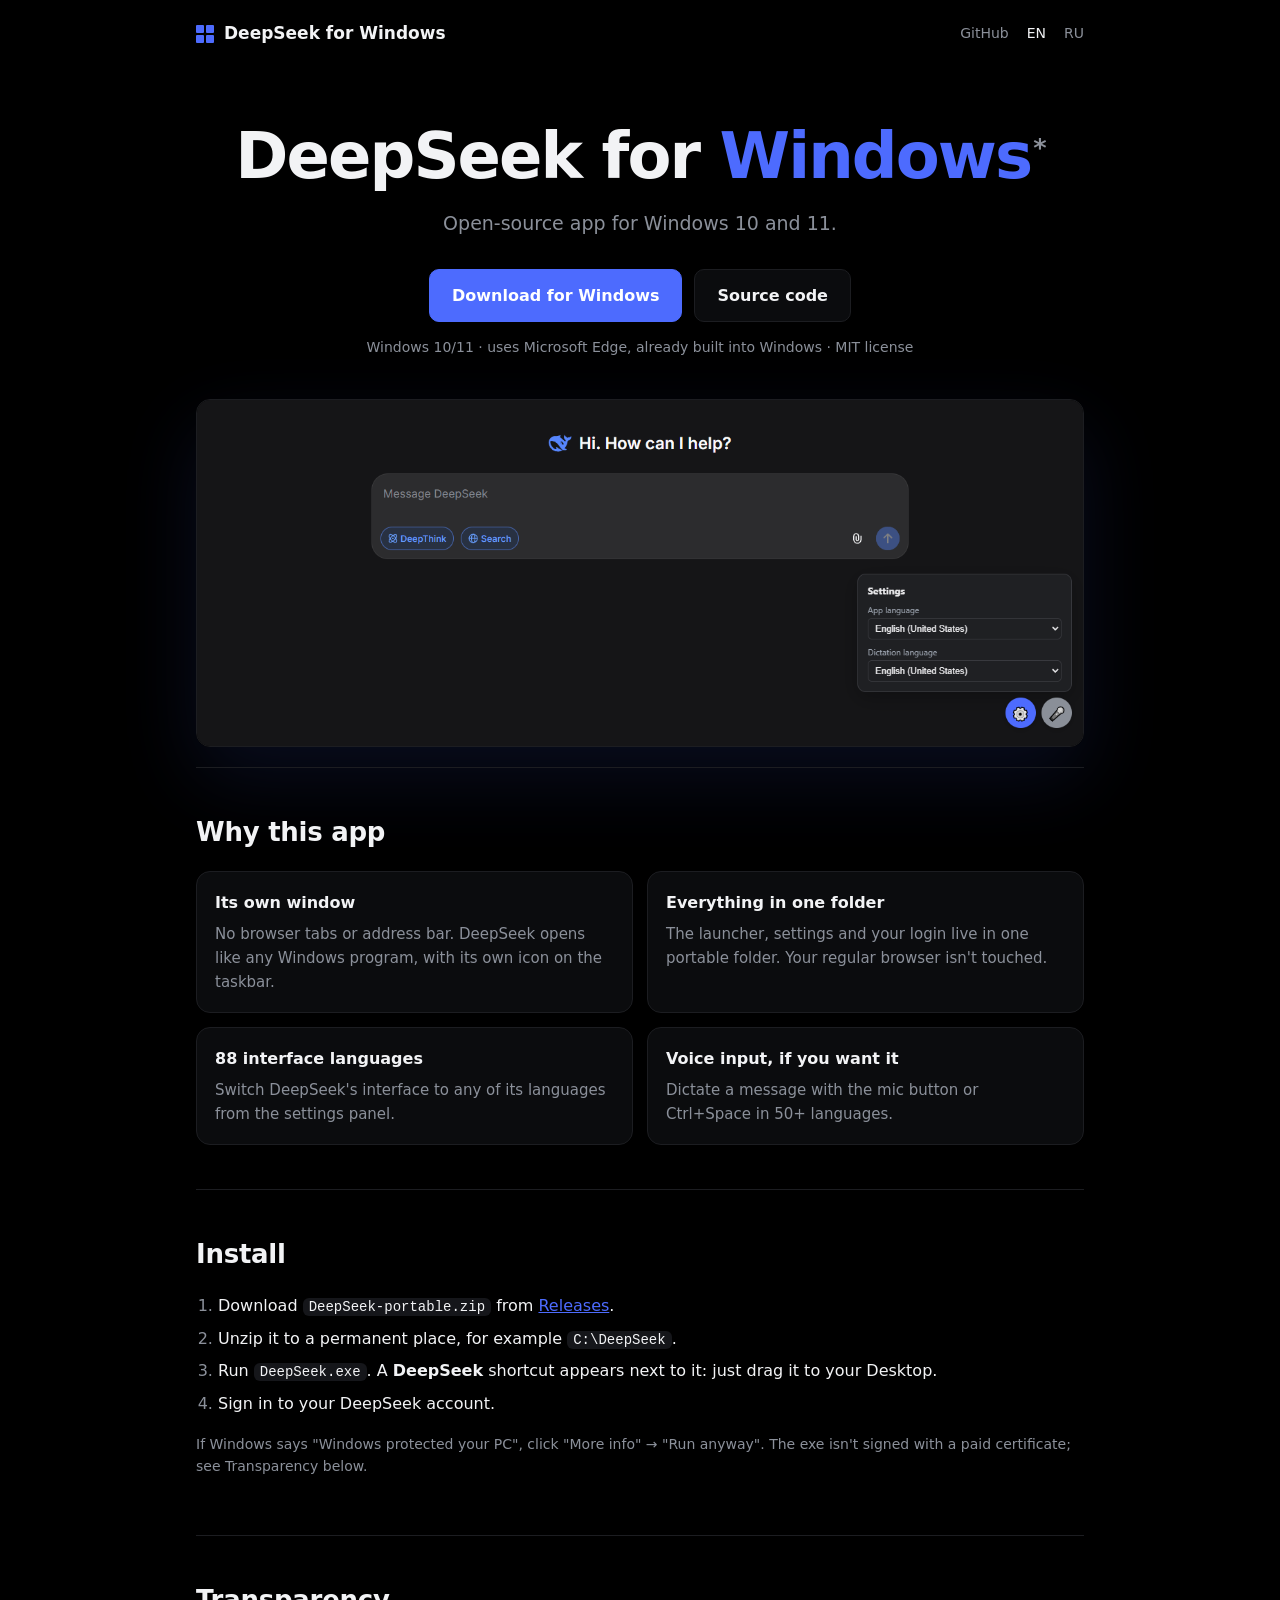
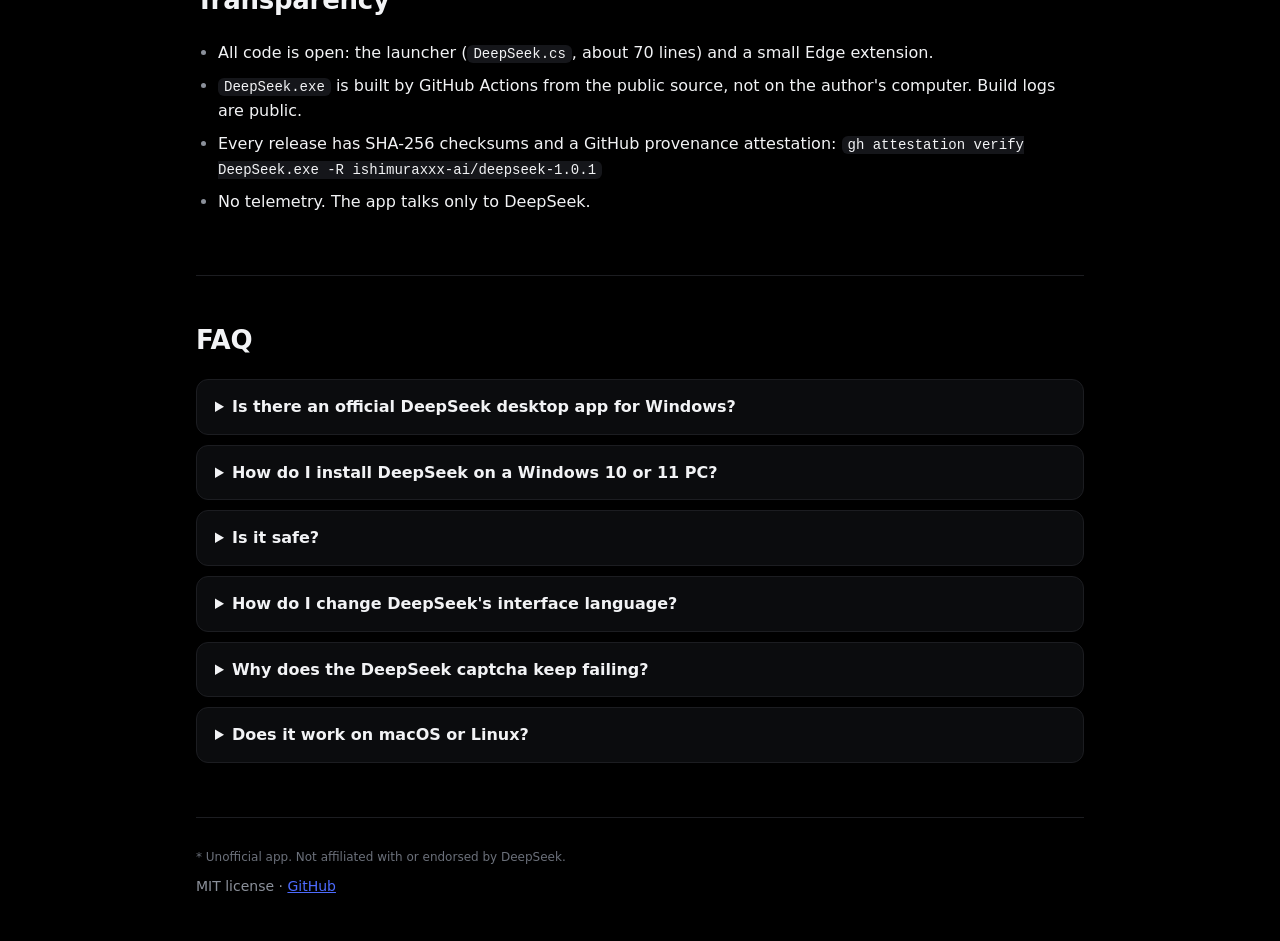
==== docs/index.html @ f9a0f7f0 "DeepSeek for Windows 1.0.1 Unofficial open-source DeepSeek desktop app for Windows 10/11: - DeepSeek" ====
<!doctype html>
<html lang="en">
<head>
  <meta charset="utf-8">
  <meta name="viewport" content="width=device-width, initial-scale=1">
  <title>DeepSeek for Windows: desktop app for Windows 10/11 (free, open source)</title>
  <meta name="description" content="Free, open-source DeepSeek desktop app for Windows 10 and 11. DeepSeek in its own window with a shortcut and taskbar icon, 88 interface languages and optional voice input. Unofficial.">
  <link rel="canonical" href="https://ishimuraxxx-ai.github.io/deepseek-1.0.1/">
  <link rel="alternate" hreflang="en" href="https://ishimuraxxx-ai.github.io/deepseek-1.0.1/">
  <link rel="alternate" hreflang="ru" href="https://ishimuraxxx-ai.github.io/deepseek-1.0.1/ru/">
  <link rel="alternate" hreflang="x-default" href="https://ishimuraxxx-ai.github.io/deepseek-1.0.1/">
  <meta property="og:type" content="website">
  <meta property="og:title" content="DeepSeek for Windows: desktop app for Windows 10/11">
  <meta property="og:description" content="Free, open-source DeepSeek desktop app for Windows 10 and 11.">
  <meta property="og:image" content="https://ishimuraxxx-ai.github.io/deepseek-1.0.1/screenshot-en.png">
  <meta name="theme-color" content="#000000">
  <link rel="icon" href="data:image/svg+xml,%3Csvg xmlns='http://www.w3.org/2000/svg' viewBox='0 0 16 16'%3E%3Crect x='0' y='0' width='7' height='7' fill='%234d6bfe'/%3E%3Crect x='9' y='0' width='7' height='7' fill='%234d6bfe'/%3E%3Crect x='0' y='9' width='7' height='7' fill='%234d6bfe'/%3E%3Crect x='9' y='9' width='7' height='7' fill='%234d6bfe'/%3E%3C/svg%3E">
  <link rel="stylesheet" href="style.css">
  <script type="application/ld+json">
  {
    "@context": "https://schema.org",
    "@type": "SoftwareApplication",
    "name": "DeepSeek for Windows (DeepSeek Voice Desktop)",
    "applicationCategory": "UtilitiesApplication",
    "operatingSystem": "Windows 10, Windows 11",
    "softwareVersion": "1.0.1",
    "description": "Unofficial open-source DeepSeek desktop app for Windows 10 and 11: DeepSeek in its own Microsoft Edge window with a shortcut and taskbar icon, 88 interface languages and optional voice input.",
    "offers": { "@type": "Offer", "price": "0", "priceCurrency": "USD" },
    "license": "https://opensource.org/licenses/MIT",
    "downloadUrl": "https://github.com/ishimuraxxx-ai/deepseek-1.0.1/releases/latest",
    "codeRepository": "https://github.com/ishimuraxxx-ai/deepseek-1.0.1",
    "screenshot": "https://ishimuraxxx-ai.github.io/deepseek-1.0.1/screenshot-en.png"
  }
  </script>
  <script type="application/ld+json">
  {
    "@context": "https://schema.org",
    "@type": "FAQPage",
    "mainEntity": [
      { "@type": "Question", "name": "Is there an official DeepSeek desktop app for Windows?",
        "acceptedAnswer": { "@type": "Answer", "text": "No (as of September 2026). DeepSeek offers the website chat.deepseek.com and mobile apps. The Microsoft Store listing named DeepSeek is only the Android app for the China region and does not run on Windows 10. DeepSeek for Windows (DeepSeek Voice Desktop) is an unofficial open-source alternative that opens the official website in its own window." } },
      { "@type": "Question", "name": "How do I install DeepSeek on a Windows 10 or 11 PC?",
        "acceptedAnswer": { "@type": "Answer", "text": "Download DeepSeek-portable.zip from the GitHub Releases page, unzip it and run DeepSeek.exe. A DeepSeek shortcut appears next to it; drag it to the Desktop." } },
      { "@type": "Question", "name": "Is it safe?",
        "acceptedAnswer": { "@type": "Answer", "text": "All code is open. DeepSeek.exe is built publicly by GitHub Actions with SHA-256 checksums and a GitHub build-provenance attestation. The app collects no data." } },
      { "@type": "Question", "name": "How do I change DeepSeek's interface language?",
        "acceptedAnswer": { "@type": "Answer", "text": "Open the settings (gear button) and pick the app language. All 88 languages of the DeepSeek website are available." } },
      { "@type": "Question", "name": "Why does the DeepSeek captcha keep failing?",
        "acceptedAnswer": { "@type": "Answer", "text": "Usually because of a VPN: DeepSeek's protection rejects data-center IP addresses. Turn the VPN off while signing in or exclude deepseek.com, fengkongcloud.com, fengkongcloud.cn and awswaf.com from the VPN." } }
    ]
  }
  </script>
</head>
<body>
  <div class="wrap">
    <header>
      <a class="brand" href="index.html"><span class="win"><i></i><i></i><i></i><i></i></span>DeepSeek for Windows</a>
      <nav>
        <a href="https://github.com/ishimuraxxx-ai/deepseek-1.0.1">GitHub</a>
        <a href="index.html" aria-current="page">EN</a>
        <a href="ru/index.html" hreflang="ru">RU</a>
      </nav>
    </header>

    <main>
      <section class="hero">
        <h1>DeepSeek for <span>Windows</span><sup>*</sup></h1>
        <p class="lead">Open-source app for Windows 10 and 11.</p>
        <div class="cta">
          <a class="btn primary" href="https://github.com/ishimuraxxx-ai/deepseek-1.0.1/releases/latest">Download for Windows</a>
          <a class="btn" href="https://github.com/ishimuraxxx-ai/deepseek-1.0.1">Source code</a>
        </div>
        <p class="note">Windows 10/11 · uses Microsoft Edge, already built into Windows · MIT license</p>
        <div class="shot"><img src="screenshot-en.png" width="1280" height="500" alt="DeepSeek for Windows: the DeepSeek chat in its own window with the settings panel"></div>
      </section>

      <section>
        <h2>Why this app</h2>
        <div class="grid">
          <div class="card"><h3>Its own window</h3><p>No browser tabs or address bar. DeepSeek opens like any Windows program, with its own icon on the taskbar.</p></div>
          <div class="card"><h3>Everything in one folder</h3><p>The launcher, settings and your login live in one portable folder. Your regular browser isn't touched.</p></div>
          <div class="card"><h3>88 interface languages</h3><p>Switch DeepSeek's interface to any of its languages from the settings panel.</p></div>
          <div class="card"><h3>Voice input, if you want it</h3><p>Dictate a message with the mic button or Ctrl+Space in 50+ languages.</p></div>
        </div>
      </section>

      <section>
        <h2>Install</h2>
        <ol>
          <li>Download <code>DeepSeek-portable.zip</code> from <a href="https://github.com/ishimuraxxx-ai/deepseek-1.0.1/releases/latest">Releases</a>.</li>
          <li>Unzip it to a permanent place, for example <code>C:\DeepSeek</code>.</li>
          <li>Run <code>DeepSeek.exe</code>. A <b>DeepSeek</b> shortcut appears next to it: just drag it to your Desktop.</li>
          <li>Sign in to your DeepSeek account.</li>
        </ol>
        <p class="note">If Windows says "Windows protected your PC", click "More info" → "Run anyway". The exe isn't signed with a paid certificate; see Transparency below.</p>
      </section>

      <section>
        <h2>Transparency</h2>
        <ul>
          <li>All code is open: the launcher (<code>DeepSeek.cs</code>, about 70 lines) and a small Edge extension.</li>
          <li><code>DeepSeek.exe</code> is built by GitHub Actions from the public source, not on the author's computer. Build logs are public.</li>
          <li>Every release has SHA-256 checksums and a GitHub provenance attestation: <code>gh attestation verify DeepSeek.exe -R ishimuraxxx-ai/deepseek-1.0.1</code></li>
          <li>No telemetry. The app talks only to DeepSeek.</li>
        </ul>
      </section>

      <section>
        <h2>FAQ</h2>
        <details><summary>Is there an official DeepSeek desktop app for Windows?</summary>
          <p>No (as of September 2026). DeepSeek offers the website chat.deepseek.com and mobile apps. The Microsoft Store listing named DeepSeek is only the Android app for the China region, and it doesn't run on Windows 10. This project is an unofficial open-source alternative: the official website in its own window.</p></details>
        <details><summary>How do I install DeepSeek on a Windows 10 or 11 PC?</summary>
          <p>Download DeepSeek-portable.zip from Releases, unzip it and run DeepSeek.exe. A DeepSeek shortcut appears next to it: drag it to your Desktop.</p></details>
        <details><summary>Is it safe?</summary>
          <p>All code is open, and the exe is built publicly by GitHub Actions with checksums and a provenance attestation. The app collects no data and keeps your login only in its own folder.</p></details>
        <details><summary>How do I change DeepSeek's interface language?</summary>
          <p>Open ⚙️ settings → "App language". All 88 languages of the site are available.</p></details>
        <details><summary>Why does the DeepSeek captcha keep failing?</summary>
          <p>Usually because of a VPN. Turn it off while signing in or exclude deepseek.com, fengkongcloud.com, fengkongcloud.cn and awswaf.com from the VPN.</p></details>
        <details><summary>Does it work on macOS or Linux?</summary>
          <p>No, only Windows 10/11 with Microsoft Edge.</p></details>
      </section>
    </main>

    <footer>
      <p class="fine">* Unofficial app. Not affiliated with or endorsed by DeepSeek.</p>
      MIT license · <a href="https://github.com/ishimuraxxx-ai/deepseek-1.0.1">GitHub</a>
    </footer>
  </div>
</body>
</html>
---- docs/style.css ----
:root {
  --bg: #000000; --fg: #f2f3f5; --muted: #8b909a; --line: #1c1d21; --card: #0b0c0e;
  --accent: #4d6bfe; --accent-fg: #ffffff; --code: #15161a;
  color-scheme: dark;
}
* { box-sizing: border-box; }
html { -webkit-text-size-adjust: 100%; }
body {
  margin: 0; background: var(--bg); color: var(--fg);
  font: 16px/1.6 system-ui, -apple-system, "Segoe UI", Roboto, sans-serif;
}
.wrap { max-width: 920px; margin: 0 auto; padding: 0 16px; }
header { padding: 20px 0; display: flex; justify-content: space-between; align-items: center; gap: 12px; }
header .brand { display: flex; align-items: center; gap: 10px; font-weight: 700; font-size: 17px; color: var(--fg); text-decoration: none; }
header .brand .win { width: 18px; height: 18px; display: grid; grid-template-columns: 1fr 1fr; gap: 2px; }
header .brand .win i { background: var(--accent); border-radius: 1px; }
header nav { display: flex; gap: 18px; font-size: 14px; }
header nav a { color: var(--muted); text-decoration: none; }
header nav a:hover, header nav a[aria-current] { color: var(--fg); }
.hero { padding: 56px 0 12px; text-align: center; }
.badge { display: inline-block; font-size: 13px; color: var(--muted); border: 1px solid var(--line); border-radius: 999px; padding: 4px 12px; margin-bottom: 20px; }
.hero h1 { font-size: clamp(34px, 7vw, 64px); line-height: 1.05; margin: 0 0 18px; letter-spacing: -0.03em; font-weight: 800; }
.hero h1 span { color: var(--accent); }
.hero h1 sup { font-size: .4em; color: var(--muted); font-weight: 600; vertical-align: super; margin-left: 2px; }
.hero p.lead { font-size: 19px; color: var(--muted); margin: 0 auto 30px; max-width: 640px; }
.cta { display: flex; flex-wrap: wrap; justify-content: center; gap: 12px; margin-bottom: 14px; }
.btn {
  display: inline-block; padding: 13px 22px; border-radius: 10px; font-weight: 600; text-decoration: none;
  border: 1px solid var(--line); color: var(--fg); background: var(--card);
}
.btn:hover { border-color: #33353b; }
.btn.primary { background: var(--accent); border-color: var(--accent); color: var(--accent-fg); }
.btn.primary:hover { filter: brightness(1.08); }
.note { font-size: 14px; color: var(--muted); }
.shot { margin: 40px 0 8px; border-radius: 14px; overflow: hidden; border: 1px solid var(--line); box-shadow: 0 30px 80px rgba(77,107,254,.12); }
.shot img { display: block; width: 100%; height: auto; }
section { padding: 44px 0; border-top: 1px solid var(--line); }
section.hero { border-top: none; }
h2 { font-size: 26px; margin: 0 0 18px; letter-spacing: -0.01em; }
.grid { display: grid; grid-template-columns: repeat(2, 1fr); gap: 14px; }
@media (max-width: 640px) { .grid { grid-template-columns: 1fr; } }
.card { background: var(--card); border: 1px solid var(--line); border-radius: 14px; padding: 18px; }
.card h3 { margin: 0 0 6px; font-size: 16px; }
.card p { margin: 0; color: var(--muted); font-size: 15px; }
ol, ul { padding-left: 22px; }
li { margin: 7px 0; }
li::marker { color: var(--muted); }
code, pre { font-family: ui-monospace, Consolas, monospace; font-size: 14px; background: var(--code); border-radius: 6px; }
code { padding: 1px 6px; }
details { border: 1px solid var(--line); border-radius: 12px; padding: 14px 18px; margin: 10px 0; background: var(--card); }
summary { cursor: pointer; font-weight: 600; }
details p { margin: 10px 0 0; color: var(--muted); }
a { color: var(--accent); }
footer { padding: 30px 0 44px; border-top: 1px solid var(--line); color: var(--muted); font-size: 14px; }
footer .fine { margin: 0 0 8px; font-size: 12px; color: #6b707a; }
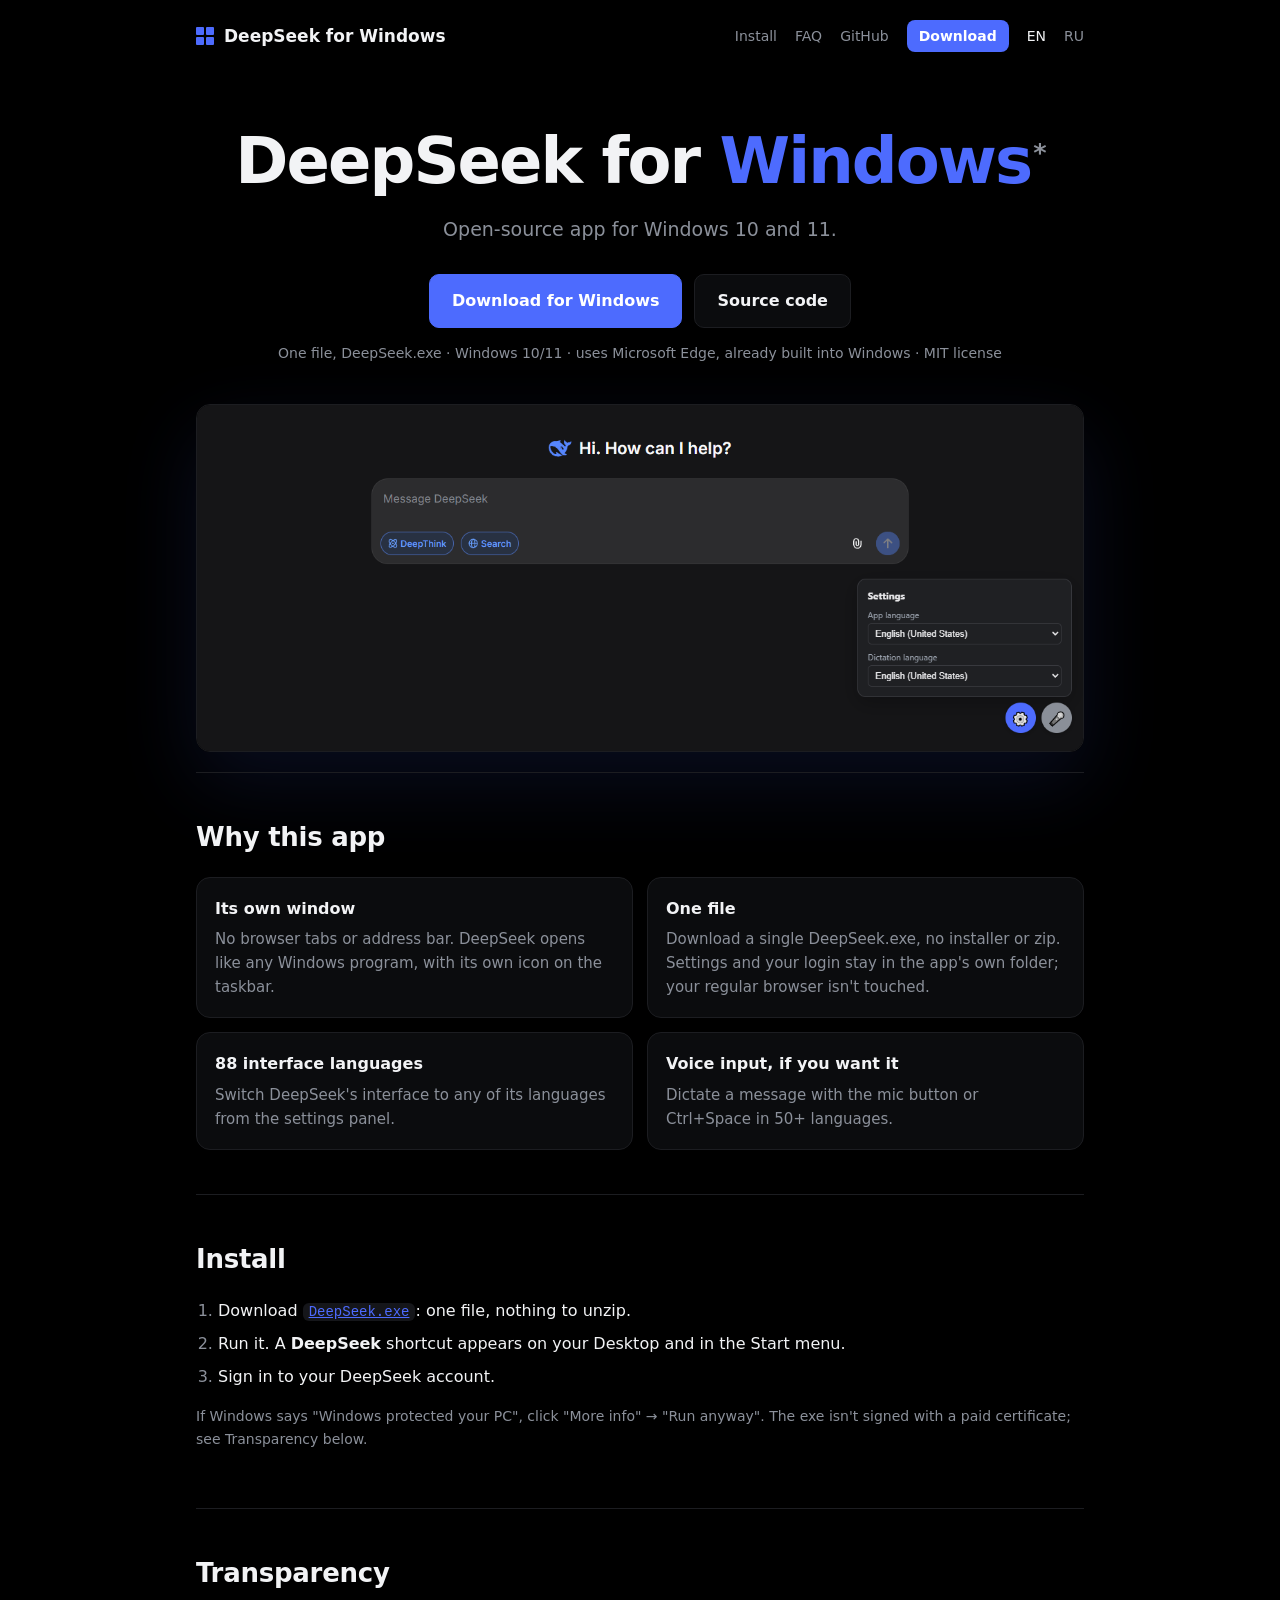
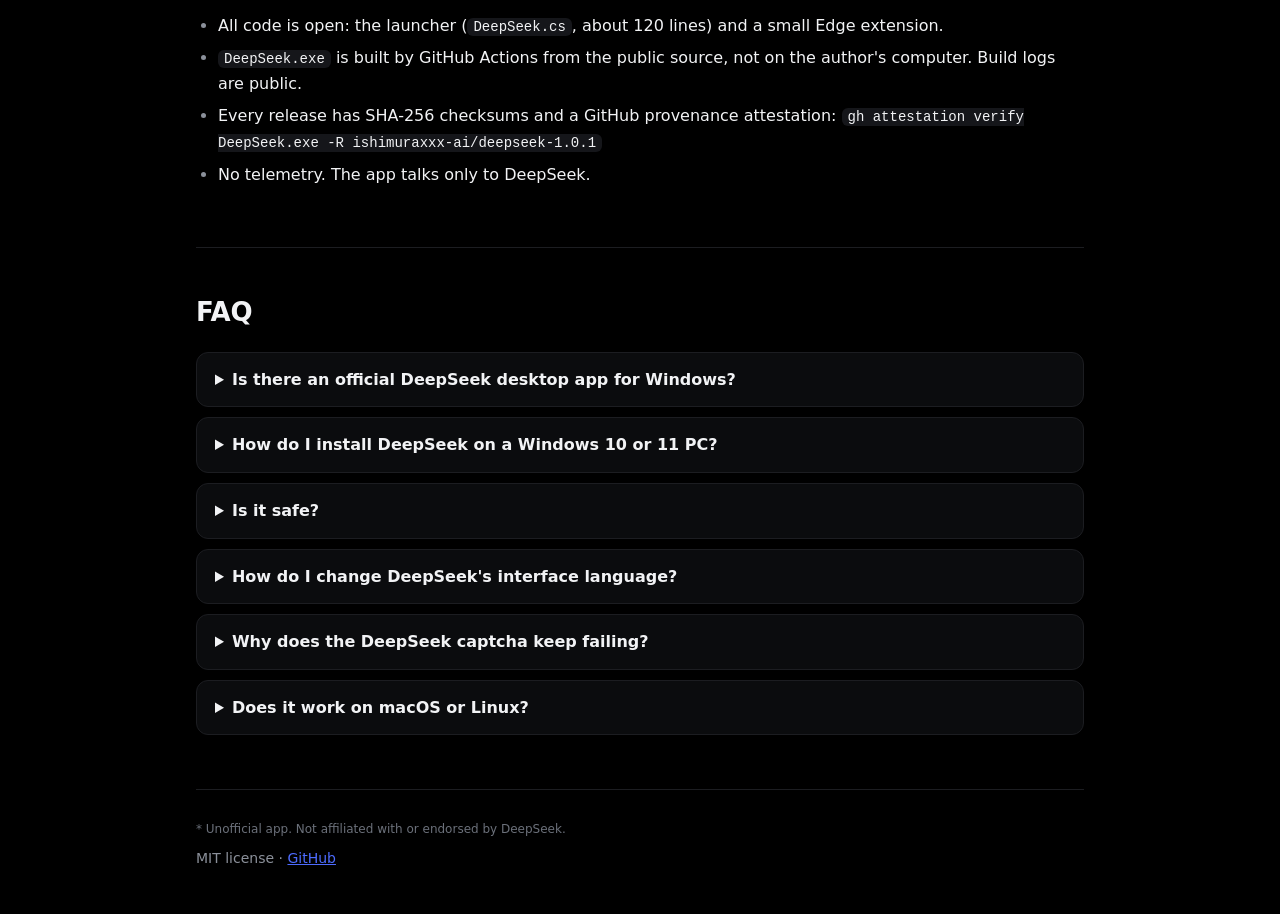
==== commit da7c35a8: "One-file download: DeepSeek.exe with the extension built in - build.ps1 embeds extension/ into DeepS" ====
--- a/docs/index.html
+++ b/docs/index.html
@@ -23,11 +23,11 @@
     "name": "DeepSeek for Windows (DeepSeek Voice Desktop)",
     "applicationCategory": "UtilitiesApplication",
     "operatingSystem": "Windows 10, Windows 11",
-    "softwareVersion": "1.0.1",
+    "softwareVersion": "1.0.2",
     "description": "Unofficial open-source DeepSeek desktop app for Windows 10 and 11: DeepSeek in its own Microsoft Edge window with a shortcut and taskbar icon, 88 interface languages and optional voice input.",
     "offers": { "@type": "Offer", "price": "0", "priceCurrency": "USD" },
     "license": "https://opensource.org/licenses/MIT",
-    "downloadUrl": "https://github.com/ishimuraxxx-ai/deepseek-1.0.1/releases/latest",
+    "downloadUrl": "https://github.com/ishimuraxxx-ai/deepseek-1.0.1/releases/latest/download/DeepSeek.exe",
     "codeRepository": "https://github.com/ishimuraxxx-ai/deepseek-1.0.1",
     "screenshot": "https://ishimuraxxx-ai.github.io/deepseek-1.0.1/screenshot-en.png"
   }
@@ -40,7 +40,7 @@
       { "@type": "Question", "name": "Is there an official DeepSeek desktop app for Windows?",
         "acceptedAnswer": { "@type": "Answer", "text": "No (as of September 2026). DeepSeek offers the website chat.deepseek.com and mobile apps. The Microsoft Store listing named DeepSeek is only the Android app for the China region and does not run on Windows 10. DeepSeek for Windows (DeepSeek Voice Desktop) is an unofficial open-source alternative that opens the official website in its own window." } },
       { "@type": "Question", "name": "How do I install DeepSeek on a Windows 10 or 11 PC?",
-        "acceptedAnswer": { "@type": "Answer", "text": "Download DeepSeek-portable.zip from the GitHub Releases page, unzip it and run DeepSeek.exe. A DeepSeek shortcut appears next to it; drag it to the Desktop." } },
+        "acceptedAnswer": { "@type": "Answer", "text": "Download DeepSeek.exe (a single file) from the GitHub Releases page and run it. A DeepSeek shortcut appears on the Desktop and in the Start menu." } },
       { "@type": "Question", "name": "Is it safe?",
         "acceptedAnswer": { "@type": "Answer", "text": "All code is open. DeepSeek.exe is built publicly by GitHub Actions with SHA-256 checksums and a GitHub build-provenance attestation. The app collects no data." } },
       { "@type": "Question", "name": "How do I change DeepSeek's interface language?",
@@ -56,7 +56,10 @@
     <header>
       <a class="brand" href="index.html"><span class="win"><i></i><i></i><i></i><i></i></span>DeepSeek for Windows</a>
       <nav>
+        <a href="#install">Install</a>
+        <a href="#faq">FAQ</a>
         <a href="https://github.com/ishimuraxxx-ai/deepseek-1.0.1">GitHub</a>
+        <a class="dl" href="https://github.com/ishimuraxxx-ai/deepseek-1.0.1/releases/latest/download/DeepSeek.exe">Download</a>
         <a href="index.html" aria-current="page">EN</a>
         <a href="ru/index.html" hreflang="ru">RU</a>
       </nav>
@@ -67,10 +70,10 @@
         <h1>DeepSeek for <span>Windows</span><sup>*</sup></h1>
         <p class="lead">Open-source app for Windows 10 and 11.</p>
         <div class="cta">
-          <a class="btn primary" href="https://github.com/ishimuraxxx-ai/deepseek-1.0.1/releases/latest">Download for Windows</a>
+          <a class="btn primary" href="https://github.com/ishimuraxxx-ai/deepseek-1.0.1/releases/latest/download/DeepSeek.exe">Download for Windows</a>
           <a class="btn" href="https://github.com/ishimuraxxx-ai/deepseek-1.0.1">Source code</a>
         </div>
-        <p class="note">Windows 10/11 · uses Microsoft Edge, already built into Windows · MIT license</p>
+        <p class="note">One file, DeepSeek.exe · Windows 10/11 · uses Microsoft Edge, already built into Windows · MIT license</p>
         <div class="shot"><img src="screenshot-en.png" width="1280" height="500" alt="DeepSeek for Windows: the DeepSeek chat in its own window with the settings panel"></div>
       </section>
 
@@ -78,18 +81,17 @@
         <h2>Why this app</h2>
         <div class="grid">
           <div class="card"><h3>Its own window</h3><p>No browser tabs or address bar. DeepSeek opens like any Windows program, with its own icon on the taskbar.</p></div>
-          <div class="card"><h3>Everything in one folder</h3><p>The launcher, settings and your login live in one portable folder. Your regular browser isn't touched.</p></div>
+          <div class="card"><h3>One file</h3><p>Download a single DeepSeek.exe, no installer or zip. Settings and your login stay in the app's own folder; your regular browser isn't touched.</p></div>
           <div class="card"><h3>88 interface languages</h3><p>Switch DeepSeek's interface to any of its languages from the settings panel.</p></div>
           <div class="card"><h3>Voice input, if you want it</h3><p>Dictate a message with the mic button or Ctrl+Space in 50+ languages.</p></div>
         </div>
       </section>
 
-      <section>
+      <section id="install">
         <h2>Install</h2>
         <ol>
-          <li>Download <code>DeepSeek-portable.zip</code> from <a href="https://github.com/ishimuraxxx-ai/deepseek-1.0.1/releases/latest">Releases</a>.</li>
-          <li>Unzip it to a permanent place, for example <code>C:\DeepSeek</code>.</li>
-          <li>Run <code>DeepSeek.exe</code>. A <b>DeepSeek</b> shortcut appears next to it: just drag it to your Desktop.</li>
+          <li>Download <a href="https://github.com/ishimuraxxx-ai/deepseek-1.0.1/releases/latest/download/DeepSeek.exe"><code>DeepSeek.exe</code></a>: one file, nothing to unzip.</li>
+          <li>Run it. A <b>DeepSeek</b> shortcut appears on your Desktop and in the Start menu.</li>
           <li>Sign in to your DeepSeek account.</li>
         </ol>
         <p class="note">If Windows says "Windows protected your PC", click "More info" → "Run anyway". The exe isn't signed with a paid certificate; see Transparency below.</p>
@@ -98,19 +100,19 @@
       <section>
         <h2>Transparency</h2>
         <ul>
-          <li>All code is open: the launcher (<code>DeepSeek.cs</code>, about 70 lines) and a small Edge extension.</li>
+          <li>All code is open: the launcher (<code>DeepSeek.cs</code>, about 120 lines) and a small Edge extension.</li>
           <li><code>DeepSeek.exe</code> is built by GitHub Actions from the public source, not on the author's computer. Build logs are public.</li>
           <li>Every release has SHA-256 checksums and a GitHub provenance attestation: <code>gh attestation verify DeepSeek.exe -R ishimuraxxx-ai/deepseek-1.0.1</code></li>
           <li>No telemetry. The app talks only to DeepSeek.</li>
         </ul>
       </section>
 
-      <section>
+      <section id="faq">
         <h2>FAQ</h2>
         <details><summary>Is there an official DeepSeek desktop app for Windows?</summary>
           <p>No (as of September 2026). DeepSeek offers the website chat.deepseek.com and mobile apps. The Microsoft Store listing named DeepSeek is only the Android app for the China region, and it doesn't run on Windows 10. This project is an unofficial open-source alternative: the official website in its own window.</p></details>
         <details><summary>How do I install DeepSeek on a Windows 10 or 11 PC?</summary>
-          <p>Download DeepSeek-portable.zip from Releases, unzip it and run DeepSeek.exe. A DeepSeek shortcut appears next to it: drag it to your Desktop.</p></details>
+          <p>Download DeepSeek.exe from Releases (one file) and run it. A DeepSeek shortcut appears on your Desktop and in the Start menu.</p></details>
         <details><summary>Is it safe?</summary>
           <p>All code is open, and the exe is built publicly by GitHub Actions with checksums and a provenance attestation. The app collects no data and keeps your login only in its own folder.</p></details>
         <details><summary>How do I change DeepSeek's interface language?</summary>
--- a/docs/style.css
+++ b/docs/style.css
@@ -14,9 +14,12 @@
 header .brand { display: flex; align-items: center; gap: 10px; font-weight: 700; font-size: 17px; color: var(--fg); text-decoration: none; }
 header .brand .win { width: 18px; height: 18px; display: grid; grid-template-columns: 1fr 1fr; gap: 2px; }
 header .brand .win i { background: var(--accent); border-radius: 1px; }
-header nav { display: flex; gap: 18px; font-size: 14px; }
+header nav { display: flex; flex-wrap: wrap; justify-content: flex-end; align-items: center; gap: 6px 18px; font-size: 14px; }
 header nav a { color: var(--muted); text-decoration: none; }
 header nav a:hover, header nav a[aria-current] { color: var(--fg); }
+header nav a.dl { color: var(--accent-fg); background: var(--accent); padding: 5px 12px; border-radius: 8px; font-weight: 600; }
+header nav a.dl:hover { filter: brightness(1.08); }
+@media (max-width: 560px) { header nav a[href^="#"] { display: none; } }
 .hero { padding: 56px 0 12px; text-align: center; }
 .badge { display: inline-block; font-size: 13px; color: var(--muted); border: 1px solid var(--line); border-radius: 999px; padding: 4px 12px; margin-bottom: 20px; }
 .hero h1 { font-size: clamp(34px, 7vw, 64px); line-height: 1.05; margin: 0 0 18px; letter-spacing: -0.03em; font-weight: 800; }
